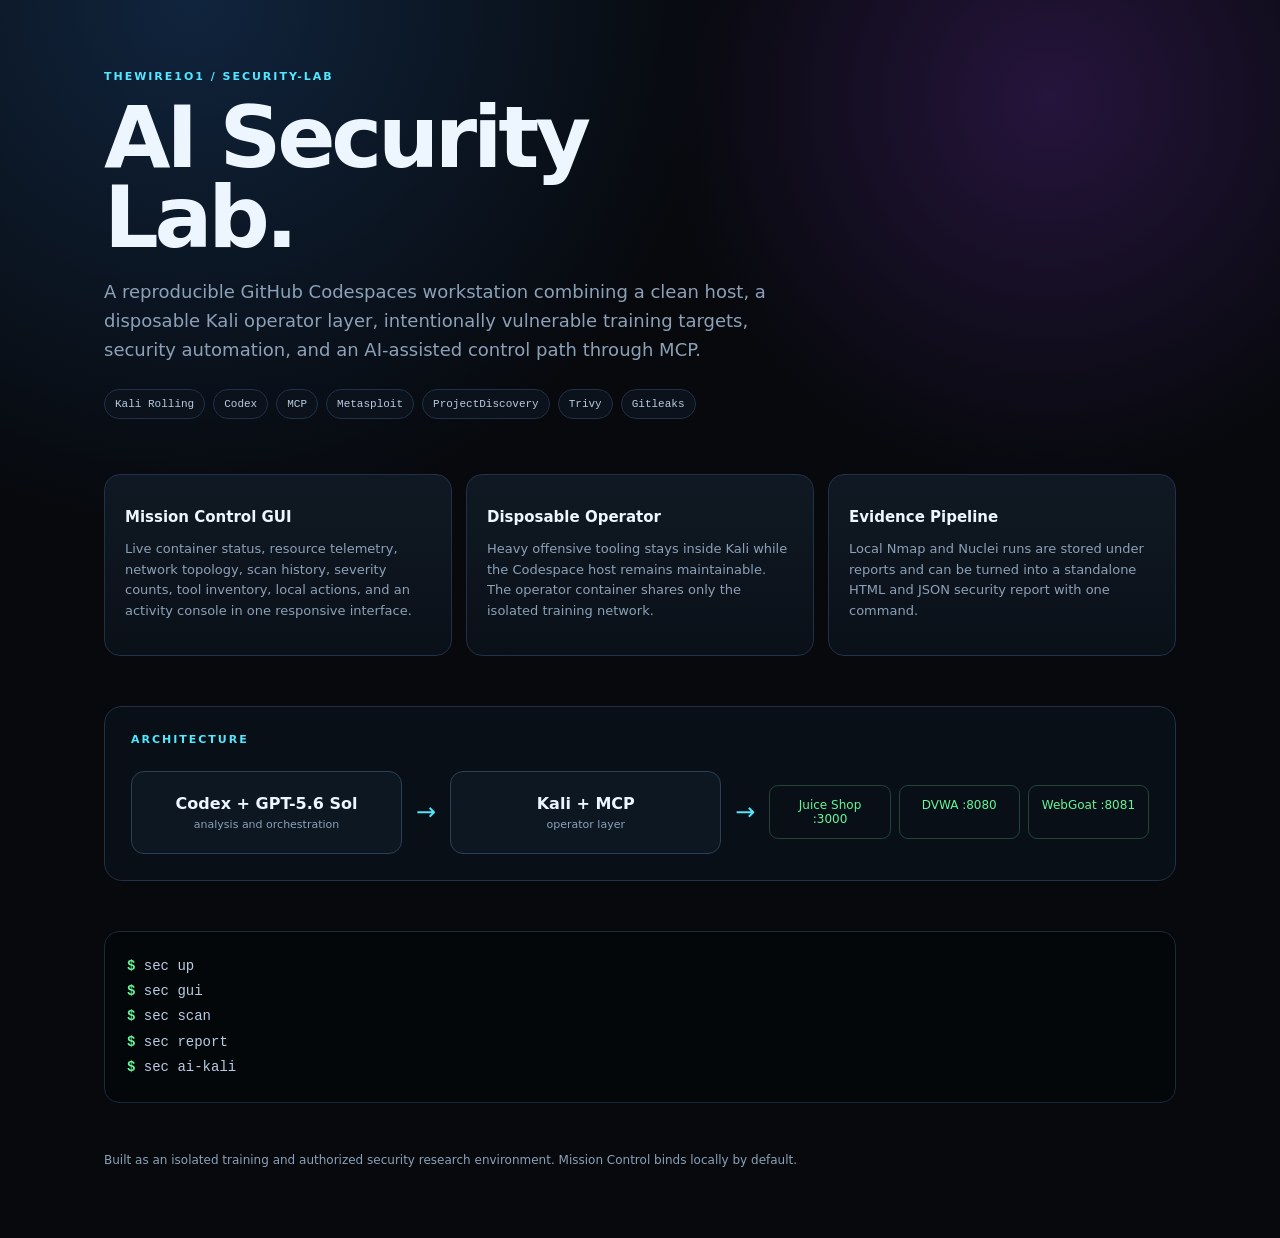
==== docs/index.html @ 367e70f5 "Add public lab showcase page" ====
<!doctype html>
<html lang="en"><head><meta charset="utf-8"><meta name="viewport" content="width=device-width,initial-scale=1"><title>AI Security Lab</title>
<style>:root{--bg:#07090d;--p:#0e151f;--l:#203149;--t:#edf6ff;--m:#8ca1b8;--c:#52e6ff;--g:#65f59a}*{box-sizing:border-box}body{margin:0;background:radial-gradient(circle at 15% 0,#10243d 0,transparent 32%),radial-gradient(circle at 82% 8%,#25143c 0,transparent 25%),var(--bg);color:var(--t);font-family:Inter,system-ui,sans-serif}main{max-width:1120px;margin:auto;padding:70px 24px}.tag{color:var(--c);font-size:11px;font-weight:900;letter-spacing:.18em}.hero h1{font-size:clamp(42px,8vw,86px);line-height:.93;margin:15px 0 20px;letter-spacing:-.05em}.hero p{max-width:720px;color:var(--m);font-size:18px;line-height:1.6}.chips{display:flex;flex-wrap:wrap;gap:8px;margin:25px 0 55px}.chip{border:1px solid var(--l);background:#0b121b;padding:8px 10px;border-radius:999px;font:11px ui-monospace,monospace;color:#b8cbe0}.grid{display:grid;grid-template-columns:repeat(3,1fr);gap:14px}.card{border:1px solid var(--l);background:linear-gradient(180deg,#101923,#0a1018);border-radius:16px;padding:20px;min-height:170px}.card h2{font-size:15px}.card p{color:var(--m);line-height:1.6;font-size:13px}.architecture{margin-top:50px;border:1px solid var(--l);background:#090f16;border-radius:18px;padding:26px}.flow{display:grid;grid-template-columns:1fr auto 1fr auto 1.4fr;align-items:center;gap:14px;margin-top:25px}.node{border:1px solid #2a4058;border-radius:13px;padding:22px;text-align:center;background:#0d1722}.node b{display:block}.node span{display:block;color:var(--m);font-size:11px;margin-top:5px}.arrow{color:var(--c);font-size:24px}.targets{display:grid;grid-template-columns:repeat(3,1fr);gap:8px}.target{padding:12px;border:1px solid #254338;border-radius:9px;color:var(--g);font-size:12px;text-align:center}.cmd{margin-top:50px;background:#04070a;border:1px solid #1a293b;border-radius:15px;padding:22px;font:14px/1.8 ui-monospace,monospace;color:#b8cbe0}.cmd b{color:var(--g)}footer{margin-top:50px;color:var(--m);font-size:12px}@media(max-width:800px){.grid{grid-template-columns:1fr}.flow{grid-template-columns:1fr}.arrow{transform:rotate(90deg);text-align:center}.targets{grid-template-columns:1fr}}</style></head>
<body><main><section class="hero"><div class="tag">THEWIRE1O1 / SECURITY-LAB</div><h1>AI Security<br>Lab.</h1><p>A reproducible GitHub Codespaces workstation combining a clean host, a disposable Kali operator layer, intentionally vulnerable training targets, security automation, and an AI-assisted control path through MCP.</p><div class="chips"><span class="chip">Kali Rolling</span><span class="chip">Codex</span><span class="chip">MCP</span><span class="chip">Metasploit</span><span class="chip">ProjectDiscovery</span><span class="chip">Trivy</span><span class="chip">Gitleaks</span></div></section>
<section class="grid"><div class="card"><h2>Mission Control GUI</h2><p>Live container status, resource telemetry, network topology, scan history, severity counts, tool inventory, local actions, and an activity console in one responsive interface.</p></div><div class="card"><h2>Disposable Operator</h2><p>Heavy offensive tooling stays inside Kali while the Codespace host remains maintainable. The operator container shares only the isolated training network.</p></div><div class="card"><h2>Evidence Pipeline</h2><p>Local Nmap and Nuclei runs are stored under reports and can be turned into a standalone HTML and JSON security report with one command.</p></div></section>
<section class="architecture"><div class="tag">ARCHITECTURE</div><div class="flow"><div class="node"><b>Codex + GPT-5.6 Sol</b><span>analysis and orchestration</span></div><div class="arrow">→</div><div class="node"><b>Kali + MCP</b><span>operator layer</span></div><div class="arrow">→</div><div class="targets"><div class="target">Juice Shop :3000</div><div class="target">DVWA :8080</div><div class="target">WebGoat :8081</div></div></div></section>
<div class="cmd"><b>$</b> sec up<br><b>$</b> sec gui<br><b>$</b> sec scan<br><b>$</b> sec report<br><b>$</b> sec ai-kali</div>
<footer>Built as an isolated training and authorized security research environment. Mission Control binds locally by default.</footer></main></body></html>
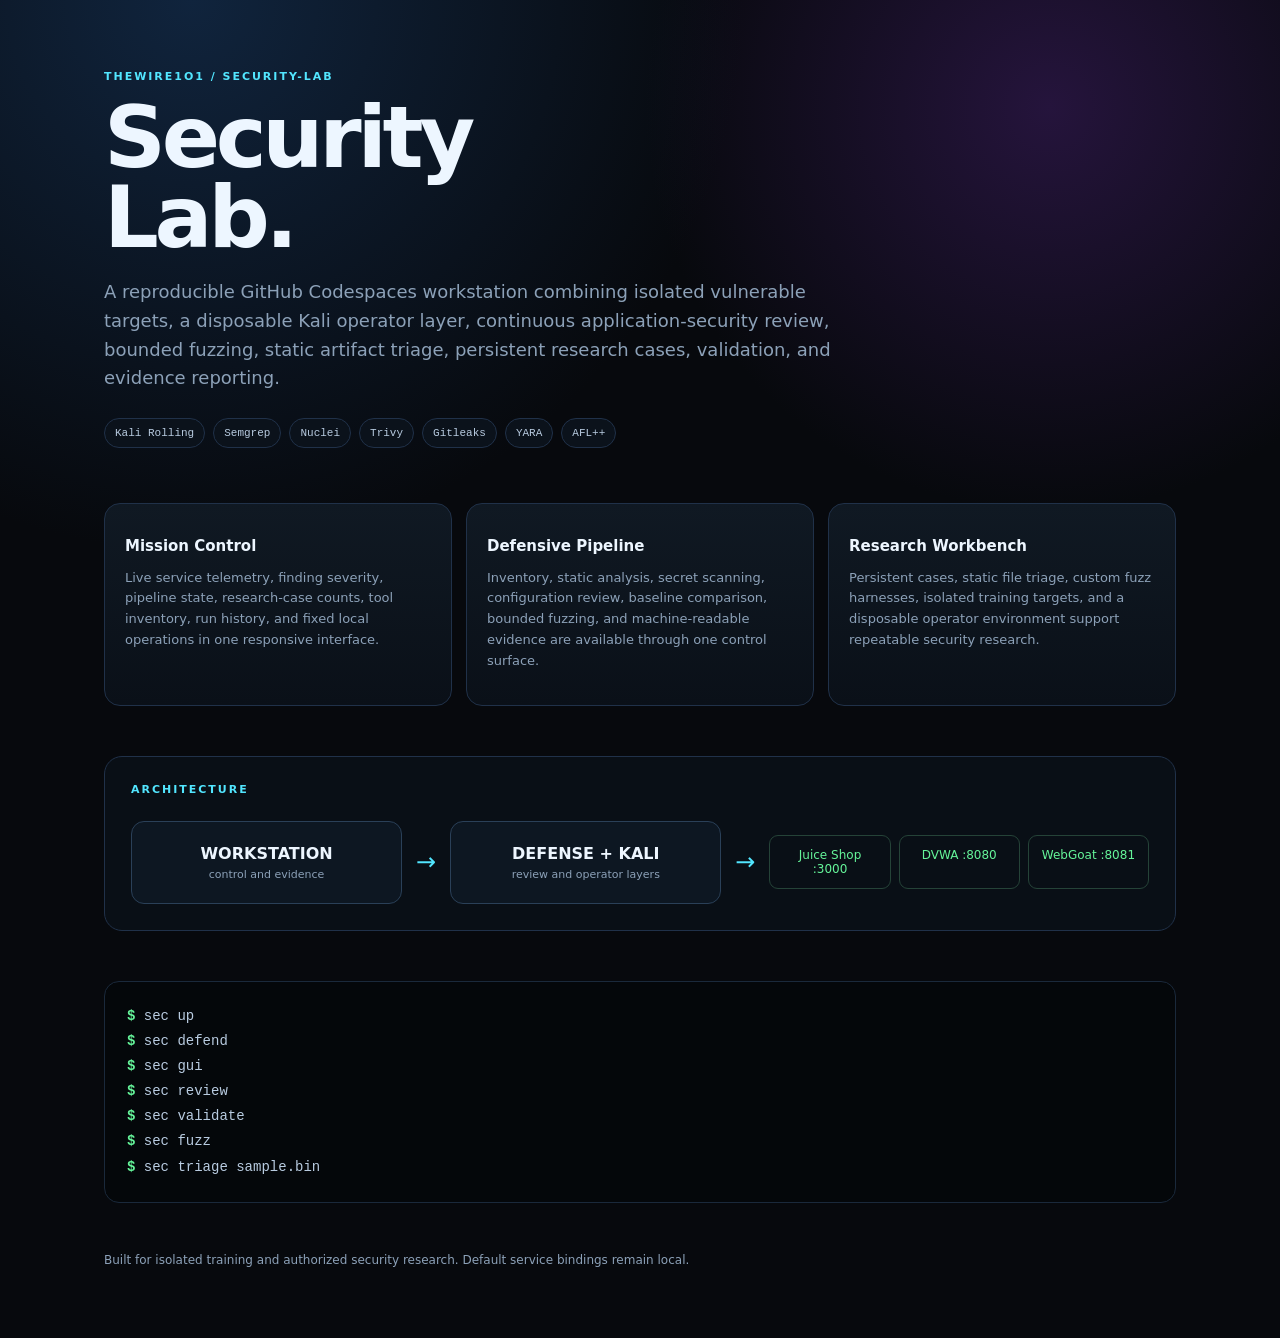
==== commit 1d649891: "Update public security lab showcase" ====
--- a/docs/index.html
+++ b/docs/index.html
@@ -1,8 +1,36 @@
 <!doctype html>
-<html lang="en"><head><meta charset="utf-8"><meta name="viewport" content="width=device-width,initial-scale=1"><title>AI Security Lab</title>
-<style>:root{--bg:#07090d;--p:#0e151f;--l:#203149;--t:#edf6ff;--m:#8ca1b8;--c:#52e6ff;--g:#65f59a}*{box-sizing:border-box}body{margin:0;background:radial-gradient(circle at 15% 0,#10243d 0,transparent 32%),radial-gradient(circle at 82% 8%,#25143c 0,transparent 25%),var(--bg);color:var(--t);font-family:Inter,system-ui,sans-serif}main{max-width:1120px;margin:auto;padding:70px 24px}.tag{color:var(--c);font-size:11px;font-weight:900;letter-spacing:.18em}.hero h1{font-size:clamp(42px,8vw,86px);line-height:.93;margin:15px 0 20px;letter-spacing:-.05em}.hero p{max-width:720px;color:var(--m);font-size:18px;line-height:1.6}.chips{display:flex;flex-wrap:wrap;gap:8px;margin:25px 0 55px}.chip{border:1px solid var(--l);background:#0b121b;padding:8px 10px;border-radius:999px;font:11px ui-monospace,monospace;color:#b8cbe0}.grid{display:grid;grid-template-columns:repeat(3,1fr);gap:14px}.card{border:1px solid var(--l);background:linear-gradient(180deg,#101923,#0a1018);border-radius:16px;padding:20px;min-height:170px}.card h2{font-size:15px}.card p{color:var(--m);line-height:1.6;font-size:13px}.architecture{margin-top:50px;border:1px solid var(--l);background:#090f16;border-radius:18px;padding:26px}.flow{display:grid;grid-template-columns:1fr auto 1fr auto 1.4fr;align-items:center;gap:14px;margin-top:25px}.node{border:1px solid #2a4058;border-radius:13px;padding:22px;text-align:center;background:#0d1722}.node b{display:block}.node span{display:block;color:var(--m);font-size:11px;margin-top:5px}.arrow{color:var(--c);font-size:24px}.targets{display:grid;grid-template-columns:repeat(3,1fr);gap:8px}.target{padding:12px;border:1px solid #254338;border-radius:9px;color:var(--g);font-size:12px;text-align:center}.cmd{margin-top:50px;background:#04070a;border:1px solid #1a293b;border-radius:15px;padding:22px;font:14px/1.8 ui-monospace,monospace;color:#b8cbe0}.cmd b{color:var(--g)}footer{margin-top:50px;color:var(--m);font-size:12px}@media(max-width:800px){.grid{grid-template-columns:1fr}.flow{grid-template-columns:1fr}.arrow{transform:rotate(90deg);text-align:center}.targets{grid-template-columns:1fr}}</style></head>
-<body><main><section class="hero"><div class="tag">THEWIRE1O1 / SECURITY-LAB</div><h1>AI Security<br>Lab.</h1><p>A reproducible GitHub Codespaces workstation combining a clean host, a disposable Kali operator layer, intentionally vulnerable training targets, security automation, and an AI-assisted control path through MCP.</p><div class="chips"><span class="chip">Kali Rolling</span><span class="chip">Codex</span><span class="chip">MCP</span><span class="chip">Metasploit</span><span class="chip">ProjectDiscovery</span><span class="chip">Trivy</span><span class="chip">Gitleaks</span></div></section>
-<section class="grid"><div class="card"><h2>Mission Control GUI</h2><p>Live container status, resource telemetry, network topology, scan history, severity counts, tool inventory, local actions, and an activity console in one responsive interface.</p></div><div class="card"><h2>Disposable Operator</h2><p>Heavy offensive tooling stays inside Kali while the Codespace host remains maintainable. The operator container shares only the isolated training network.</p></div><div class="card"><h2>Evidence Pipeline</h2><p>Local Nmap and Nuclei runs are stored under reports and can be turned into a standalone HTML and JSON security report with one command.</p></div></section>
-<section class="architecture"><div class="tag">ARCHITECTURE</div><div class="flow"><div class="node"><b>Codex + GPT-5.6 Sol</b><span>analysis and orchestration</span></div><div class="arrow">→</div><div class="node"><b>Kali + MCP</b><span>operator layer</span></div><div class="arrow">→</div><div class="targets"><div class="target">Juice Shop :3000</div><div class="target">DVWA :8080</div><div class="target">WebGoat :8081</div></div></div></section>
-<div class="cmd"><b>$</b> sec up<br><b>$</b> sec gui<br><b>$</b> sec scan<br><b>$</b> sec report<br><b>$</b> sec ai-kali</div>
-<footer>Built as an isolated training and authorized security research environment. Mission Control binds locally by default.</footer></main></body></html>+<html lang="en">
+<head>
+<meta charset="utf-8">
+<meta name="viewport" content="width=device-width,initial-scale=1">
+<title>Security Lab</title>
+<style>:root{--bg:#07090d;--p:#0e151f;--l:#203149;--t:#edf6ff;--m:#8ca1b8;--c:#52e6ff;--g:#65f59a}*{box-sizing:border-box}body{margin:0;background:radial-gradient(circle at 15% 0,#10243d 0,transparent 32%),radial-gradient(circle at 82% 8%,#25143c 0,transparent 25%),var(--bg);color:var(--t);font-family:Inter,system-ui,sans-serif}main{max-width:1120px;margin:auto;padding:70px 24px}.tag{color:var(--c);font-size:11px;font-weight:900;letter-spacing:.18em}.hero h1{font-size:clamp(42px,8vw,86px);line-height:.93;margin:15px 0 20px;letter-spacing:-.05em}.hero p{max-width:760px;color:var(--m);font-size:18px;line-height:1.6}.chips{display:flex;flex-wrap:wrap;gap:8px;margin:25px 0 55px}.chip{border:1px solid var(--l);background:#0b121b;padding:8px 10px;border-radius:999px;font:11px ui-monospace,monospace;color:#b8cbe0}.grid{display:grid;grid-template-columns:repeat(3,1fr);gap:14px}.card{border:1px solid var(--l);background:linear-gradient(180deg,#101923,#0a1018);border-radius:16px;padding:20px;min-height:170px}.card h2{font-size:15px}.card p{color:var(--m);line-height:1.6;font-size:13px}.architecture{margin-top:50px;border:1px solid var(--l);background:#090f16;border-radius:18px;padding:26px}.flow{display:grid;grid-template-columns:1fr auto 1fr auto 1.4fr;align-items:center;gap:14px;margin-top:25px}.node{border:1px solid #2a4058;border-radius:13px;padding:22px;text-align:center;background:#0d1722}.node b{display:block}.node span{display:block;color:var(--m);font-size:11px;margin-top:5px}.arrow{color:var(--c);font-size:24px}.targets{display:grid;grid-template-columns:repeat(3,1fr);gap:8px}.target{padding:12px;border:1px solid #254338;border-radius:9px;color:var(--g);font-size:12px;text-align:center}.cmd{margin-top:50px;background:#04070a;border:1px solid #1a293b;border-radius:15px;padding:22px;font:14px/1.8 ui-monospace,monospace;color:#b8cbe0}.cmd b{color:var(--g)}footer{margin-top:50px;color:var(--m);font-size:12px}@media(max-width:800px){.grid{grid-template-columns:1fr}.flow{grid-template-columns:1fr}.arrow{transform:rotate(90deg);text-align:center}.targets{grid-template-columns:1fr}}</style>
+</head>
+<body>
+<main>
+<section class="hero">
+<div class="tag">THEWIRE1O1 / SECURITY-LAB</div>
+<h1>Security<br>Lab.</h1>
+<p>A reproducible GitHub Codespaces workstation combining isolated vulnerable targets, a disposable Kali operator layer, continuous application-security review, bounded fuzzing, static artifact triage, persistent research cases, validation, and evidence reporting.</p>
+<div class="chips"><span class="chip">Kali Rolling</span><span class="chip">Semgrep</span><span class="chip">Nuclei</span><span class="chip">Trivy</span><span class="chip">Gitleaks</span><span class="chip">YARA</span><span class="chip">AFL++</span></div>
+</section>
+<section class="grid">
+<div class="card"><h2>Mission Control</h2><p>Live service telemetry, finding severity, pipeline state, research-case counts, tool inventory, run history, and fixed local operations in one responsive interface.</p></div>
+<div class="card"><h2>Defensive Pipeline</h2><p>Inventory, static analysis, secret scanning, configuration review, baseline comparison, bounded fuzzing, and machine-readable evidence are available through one control surface.</p></div>
+<div class="card"><h2>Research Workbench</h2><p>Persistent cases, static file triage, custom fuzz harnesses, isolated training targets, and a disposable operator environment support repeatable security research.</p></div>
+</section>
+<section class="architecture">
+<div class="tag">ARCHITECTURE</div>
+<div class="flow">
+<div class="node"><b>WORKSTATION</b><span>control and evidence</span></div>
+<div class="arrow">→</div>
+<div class="node"><b>DEFENSE + KALI</b><span>review and operator layers</span></div>
+<div class="arrow">→</div>
+<div class="targets"><div class="target">Juice Shop :3000</div><div class="target">DVWA :8080</div><div class="target">WebGoat :8081</div></div>
+</div>
+</section>
+<div class="cmd"><b>$</b> sec up<br><b>$</b> sec defend<br><b>$</b> sec gui<br><b>$</b> sec review<br><b>$</b> sec validate<br><b>$</b> sec fuzz<br><b>$</b> sec triage sample.bin</div>
+<footer>Built for isolated training and authorized security research. Default service bindings remain local.</footer>
+</main>
+</body>
+</html>
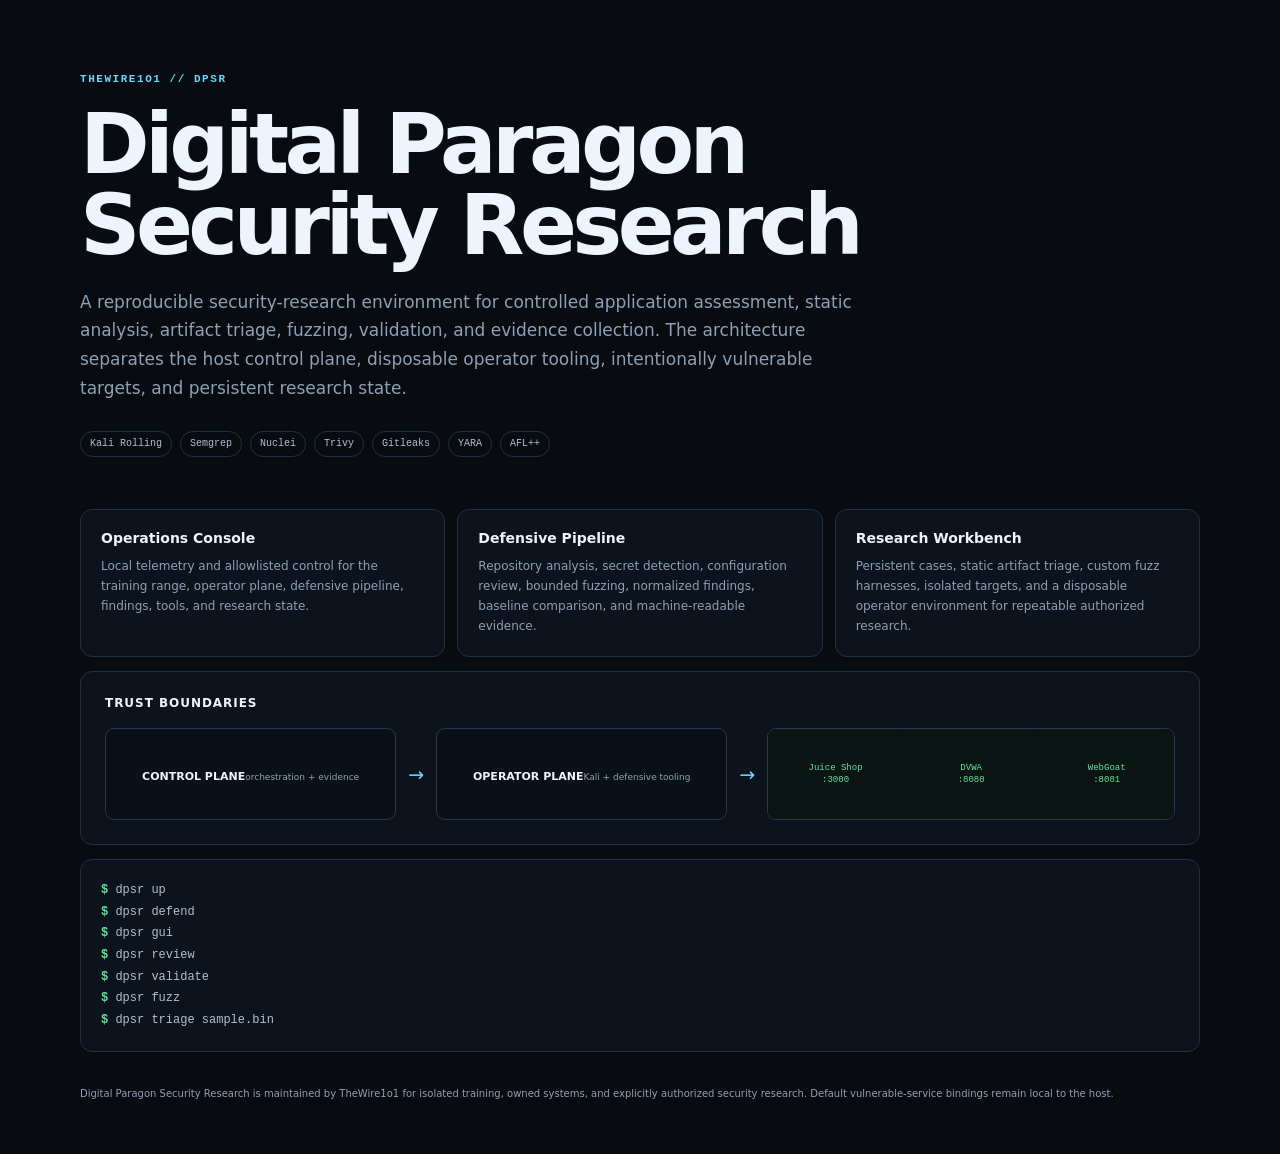
==== commit 87231180: "Rebrand public project page as DPSR" ====
--- a/docs/index.html
+++ b/docs/index.html
@@ -1,36 +1,218 @@
 <!doctype html>
 <html lang="en">
 <head>
-<meta charset="utf-8">
-<meta name="viewport" content="width=device-width,initial-scale=1">
-<title>Security Lab</title>
-<style>:root{--bg:#07090d;--p:#0e151f;--l:#203149;--t:#edf6ff;--m:#8ca1b8;--c:#52e6ff;--g:#65f59a}*{box-sizing:border-box}body{margin:0;background:radial-gradient(circle at 15% 0,#10243d 0,transparent 32%),radial-gradient(circle at 82% 8%,#25143c 0,transparent 25%),var(--bg);color:var(--t);font-family:Inter,system-ui,sans-serif}main{max-width:1120px;margin:auto;padding:70px 24px}.tag{color:var(--c);font-size:11px;font-weight:900;letter-spacing:.18em}.hero h1{font-size:clamp(42px,8vw,86px);line-height:.93;margin:15px 0 20px;letter-spacing:-.05em}.hero p{max-width:760px;color:var(--m);font-size:18px;line-height:1.6}.chips{display:flex;flex-wrap:wrap;gap:8px;margin:25px 0 55px}.chip{border:1px solid var(--l);background:#0b121b;padding:8px 10px;border-radius:999px;font:11px ui-monospace,monospace;color:#b8cbe0}.grid{display:grid;grid-template-columns:repeat(3,1fr);gap:14px}.card{border:1px solid var(--l);background:linear-gradient(180deg,#101923,#0a1018);border-radius:16px;padding:20px;min-height:170px}.card h2{font-size:15px}.card p{color:var(--m);line-height:1.6;font-size:13px}.architecture{margin-top:50px;border:1px solid var(--l);background:#090f16;border-radius:18px;padding:26px}.flow{display:grid;grid-template-columns:1fr auto 1fr auto 1.4fr;align-items:center;gap:14px;margin-top:25px}.node{border:1px solid #2a4058;border-radius:13px;padding:22px;text-align:center;background:#0d1722}.node b{display:block}.node span{display:block;color:var(--m);font-size:11px;margin-top:5px}.arrow{color:var(--c);font-size:24px}.targets{display:grid;grid-template-columns:repeat(3,1fr);gap:8px}.target{padding:12px;border:1px solid #254338;border-radius:9px;color:var(--g);font-size:12px;text-align:center}.cmd{margin-top:50px;background:#04070a;border:1px solid #1a293b;border-radius:15px;padding:22px;font:14px/1.8 ui-monospace,monospace;color:#b8cbe0}.cmd b{color:var(--g)}footer{margin-top:50px;color:var(--m);font-size:12px}@media(max-width:800px){.grid{grid-template-columns:1fr}.flow{grid-template-columns:1fr}.arrow{transform:rotate(90deg);text-align:center}.targets{grid-template-columns:1fr}}</style>
+  <meta charset="utf-8">
+  <meta name="viewport" content="width=device-width, initial-scale=1">
+  <title>Digital Paragon Security Research</title>
+  <style>
+    :root {
+      --bg: #080b10;
+      --panel: #0d131c;
+      --line: #223044;
+      --text: #edf4fb;
+      --muted: #8ea0b5;
+      --accent: #69d7ff;
+      --ok: #64e39b;
+    }
+
+    * { box-sizing: border-box; }
+
+    body {
+      margin: 0;
+      background: var(--bg);
+      color: var(--text);
+      font-family: Inter, ui-sans-serif, system-ui, -apple-system, BlinkMacSystemFont, "Segoe UI", sans-serif;
+    }
+
+    main {
+      width: min(1120px, calc(100% - 40px));
+      margin: 0 auto;
+      padding: 72px 0 52px;
+    }
+
+    .eyebrow {
+      color: var(--accent);
+      font: 800 11px/1.3 ui-monospace, SFMono-Regular, Menlo, monospace;
+      letter-spacing: .14em;
+    }
+
+    h1 {
+      max-width: 880px;
+      margin: 18px 0 22px;
+      font-size: clamp(44px, 8vw, 84px);
+      line-height: .96;
+      letter-spacing: -.055em;
+      font-weight: 680;
+    }
+
+    .lead {
+      max-width: 800px;
+      margin: 0;
+      color: var(--muted);
+      font-size: 17px;
+      line-height: 1.7;
+    }
+
+    .meta {
+      display: flex;
+      flex-wrap: wrap;
+      gap: 8px;
+      margin: 28px 0 52px;
+    }
+
+    .meta span {
+      padding: 7px 9px;
+      border: 1px solid var(--line);
+      border-radius: 999px;
+      color: #afc0d2;
+      font: 10px/1 ui-monospace, SFMono-Regular, Menlo, monospace;
+    }
+
+    .grid {
+      display: grid;
+      grid-template-columns: repeat(3, minmax(0, 1fr));
+      gap: 12px;
+    }
+
+    .card,
+    .architecture,
+    .commands {
+      border: 1px solid var(--line);
+      border-radius: 12px;
+      background: var(--panel);
+    }
+
+    .card { padding: 20px; }
+    .card h2 { margin: 0 0 11px; font-size: 14px; }
+    .card p { margin: 0; color: var(--muted); font-size: 12px; line-height: 1.65; }
+
+    .architecture {
+      margin-top: 14px;
+      padding: 24px;
+    }
+
+    .architecture h2 {
+      margin: 0 0 18px;
+      font-size: 12px;
+      letter-spacing: .08em;
+    }
+
+    .flow {
+      display: grid;
+      grid-template-columns: 1fr auto 1fr auto 1.4fr;
+      gap: 12px;
+      align-items: center;
+    }
+
+    .node,
+    .targets {
+      min-height: 92px;
+      border: 1px solid #26394e;
+      border-radius: 9px;
+      background: #0a1017;
+    }
+
+    .node {
+      display: grid;
+      place-items: center;
+      padding: 14px;
+      text-align: center;
+    }
+
+    .node b { font-size: 11px; }
+    .node span { margin-top: 5px; color: var(--muted); font-size: 9px; }
+    .arrow { color: var(--accent); font-size: 19px; }
+
+    .targets {
+      display: grid;
+      grid-template-columns: repeat(3, 1fr);
+      gap: 1px;
+      overflow: hidden;
+    }
+
+    .target {
+      display: grid;
+      place-items: center;
+      padding: 10px;
+      background: #0b1514;
+      color: var(--ok);
+      font: 9px/1.4 ui-monospace, SFMono-Regular, Menlo, monospace;
+      text-align: center;
+    }
+
+    .commands {
+      margin-top: 14px;
+      padding: 20px;
+      color: #afc0d2;
+      font: 12px/1.8 ui-monospace, SFMono-Regular, Menlo, monospace;
+    }
+
+    .commands b { color: var(--ok); }
+
+    footer {
+      margin-top: 34px;
+      color: var(--muted);
+      font-size: 10px;
+      line-height: 1.6;
+    }
+
+    @media (max-width: 800px) {
+      .grid, .flow { grid-template-columns: 1fr; }
+      .arrow { transform: rotate(90deg); text-align: center; }
+      .targets { grid-template-columns: 1fr; }
+    }
+  </style>
 </head>
 <body>
-<main>
-<section class="hero">
-<div class="tag">THEWIRE1O1 / SECURITY-LAB</div>
-<h1>Security<br>Lab.</h1>
-<p>A reproducible GitHub Codespaces workstation combining isolated vulnerable targets, a disposable Kali operator layer, continuous application-security review, bounded fuzzing, static artifact triage, persistent research cases, validation, and evidence reporting.</p>
-<div class="chips"><span class="chip">Kali Rolling</span><span class="chip">Semgrep</span><span class="chip">Nuclei</span><span class="chip">Trivy</span><span class="chip">Gitleaks</span><span class="chip">YARA</span><span class="chip">AFL++</span></div>
-</section>
-<section class="grid">
-<div class="card"><h2>Mission Control</h2><p>Live service telemetry, finding severity, pipeline state, research-case counts, tool inventory, run history, and fixed local operations in one responsive interface.</p></div>
-<div class="card"><h2>Defensive Pipeline</h2><p>Inventory, static analysis, secret scanning, configuration review, baseline comparison, bounded fuzzing, and machine-readable evidence are available through one control surface.</p></div>
-<div class="card"><h2>Research Workbench</h2><p>Persistent cases, static file triage, custom fuzz harnesses, isolated training targets, and a disposable operator environment support repeatable security research.</p></div>
-</section>
-<section class="architecture">
-<div class="tag">ARCHITECTURE</div>
-<div class="flow">
-<div class="node"><b>WORKSTATION</b><span>control and evidence</span></div>
-<div class="arrow">→</div>
-<div class="node"><b>DEFENSE + KALI</b><span>review and operator layers</span></div>
-<div class="arrow">→</div>
-<div class="targets"><div class="target">Juice Shop :3000</div><div class="target">DVWA :8080</div><div class="target">WebGoat :8081</div></div>
-</div>
-</section>
-<div class="cmd"><b>$</b> sec up<br><b>$</b> sec defend<br><b>$</b> sec gui<br><b>$</b> sec review<br><b>$</b> sec validate<br><b>$</b> sec fuzz<br><b>$</b> sec triage sample.bin</div>
-<footer>Built for isolated training and authorized security research. Default service bindings remain local.</footer>
-</main>
+  <main>
+    <section>
+      <div class="eyebrow">THEWIRE1O1 // DPSR</div>
+      <h1>Digital Paragon<br>Security Research</h1>
+      <p class="lead">A reproducible security-research environment for controlled application assessment, static analysis, artifact triage, fuzzing, validation, and evidence collection. The architecture separates the host control plane, disposable operator tooling, intentionally vulnerable targets, and persistent research state.</p>
+      <div class="meta">
+        <span>Kali Rolling</span>
+        <span>Semgrep</span>
+        <span>Nuclei</span>
+        <span>Trivy</span>
+        <span>Gitleaks</span>
+        <span>YARA</span>
+        <span>AFL++</span>
+      </div>
+    </section>
+
+    <section class="grid">
+      <article class="card">
+        <h2>Operations Console</h2>
+        <p>Local telemetry and allowlisted control for the training range, operator plane, defensive pipeline, findings, tools, and research state.</p>
+      </article>
+      <article class="card">
+        <h2>Defensive Pipeline</h2>
+        <p>Repository analysis, secret detection, configuration review, bounded fuzzing, normalized findings, baseline comparison, and machine-readable evidence.</p>
+      </article>
+      <article class="card">
+        <h2>Research Workbench</h2>
+        <p>Persistent cases, static artifact triage, custom fuzz harnesses, isolated targets, and a disposable operator environment for repeatable authorized research.</p>
+      </article>
+    </section>
+
+    <section class="architecture">
+      <h2>TRUST BOUNDARIES</h2>
+      <div class="flow">
+        <div class="node"><div><b>CONTROL PLANE</b><span>orchestration + evidence</span></div></div>
+        <div class="arrow">→</div>
+        <div class="node"><div><b>OPERATOR PLANE</b><span>Kali + defensive tooling</span></div></div>
+        <div class="arrow">→</div>
+        <div class="targets">
+          <div class="target">Juice Shop<br>:3000</div>
+          <div class="target">DVWA<br>:8080</div>
+          <div class="target">WebGoat<br>:8081</div>
+        </div>
+      </div>
+    </section>
+
+    <div class="commands"><b>$</b> dpsr up<br><b>$</b> dpsr defend<br><b>$</b> dpsr gui<br><b>$</b> dpsr review<br><b>$</b> dpsr validate<br><b>$</b> dpsr fuzz<br><b>$</b> dpsr triage sample.bin</div>
+
+    <footer>Digital Paragon Security Research is maintained by TheWire1o1 for isolated training, owned systems, and explicitly authorized security research. Default vulnerable-service bindings remain local to the host.</footer>
+  </main>
 </body>
 </html>
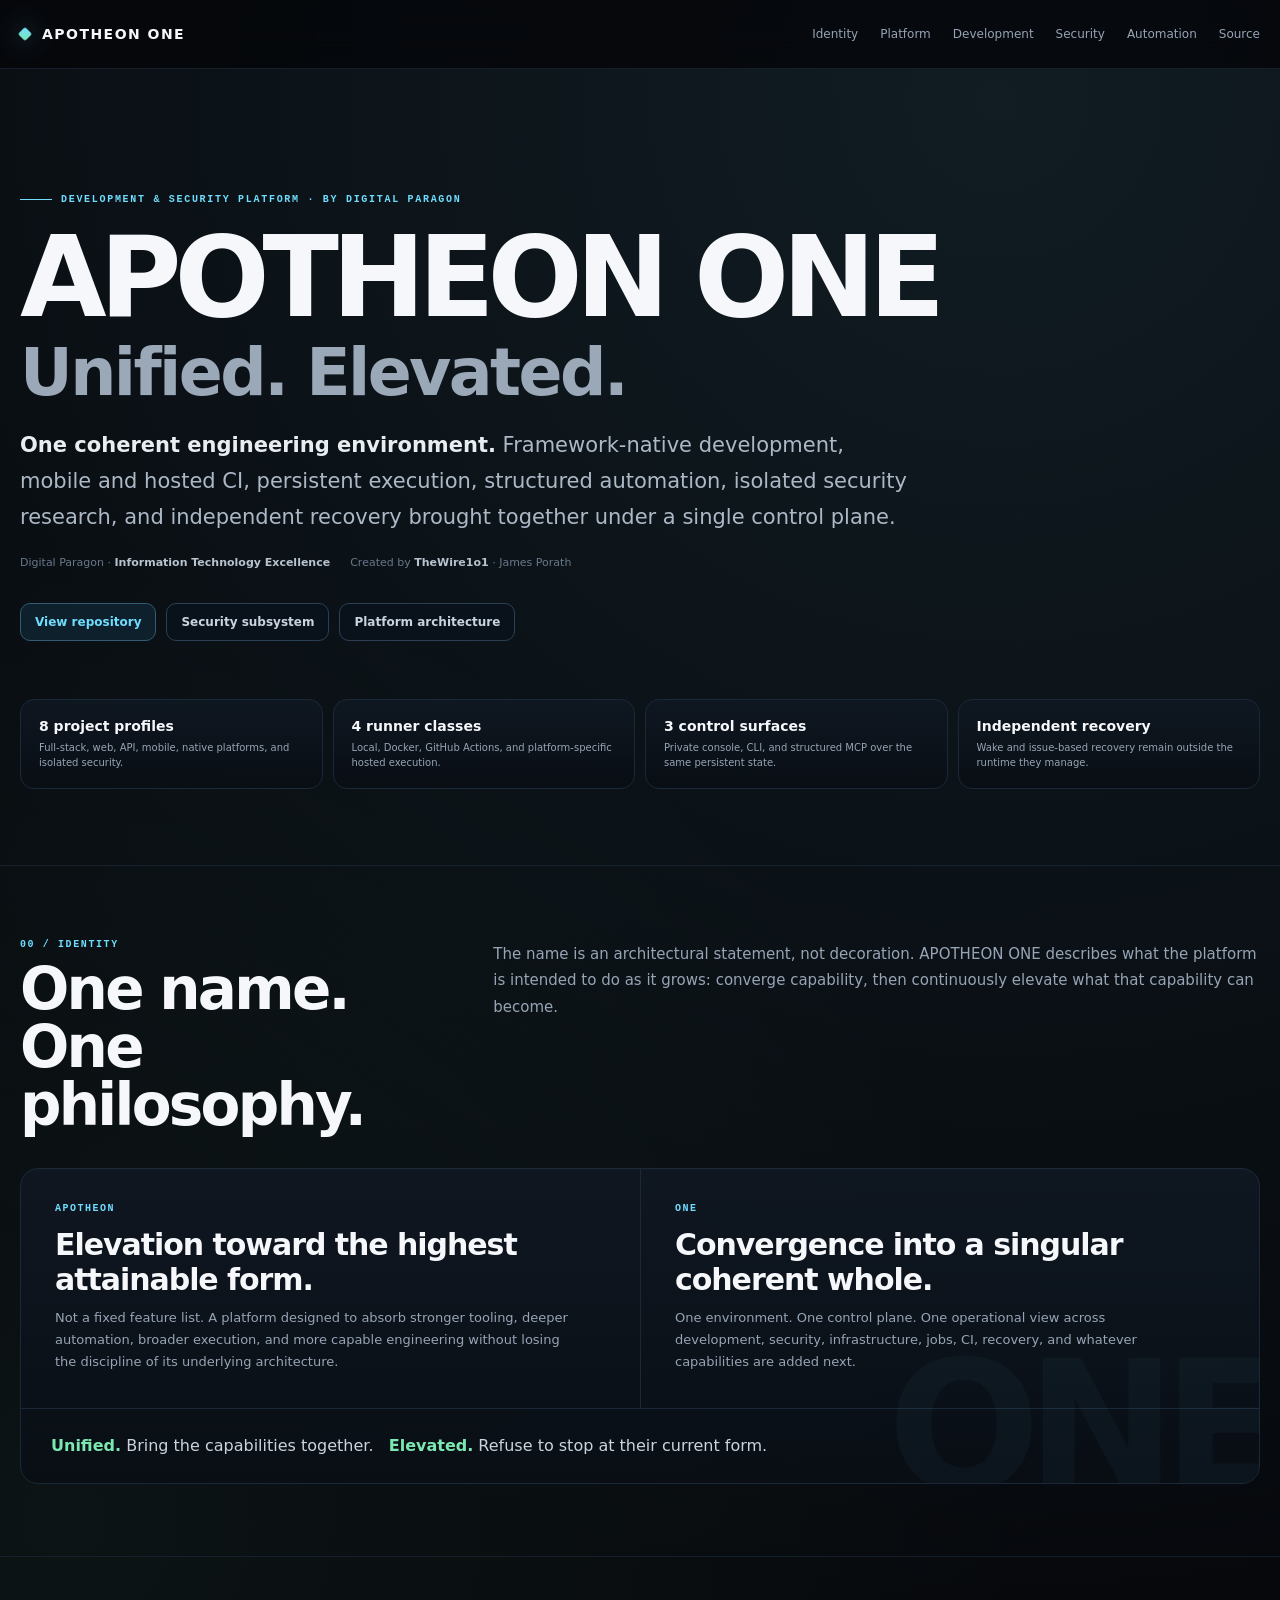
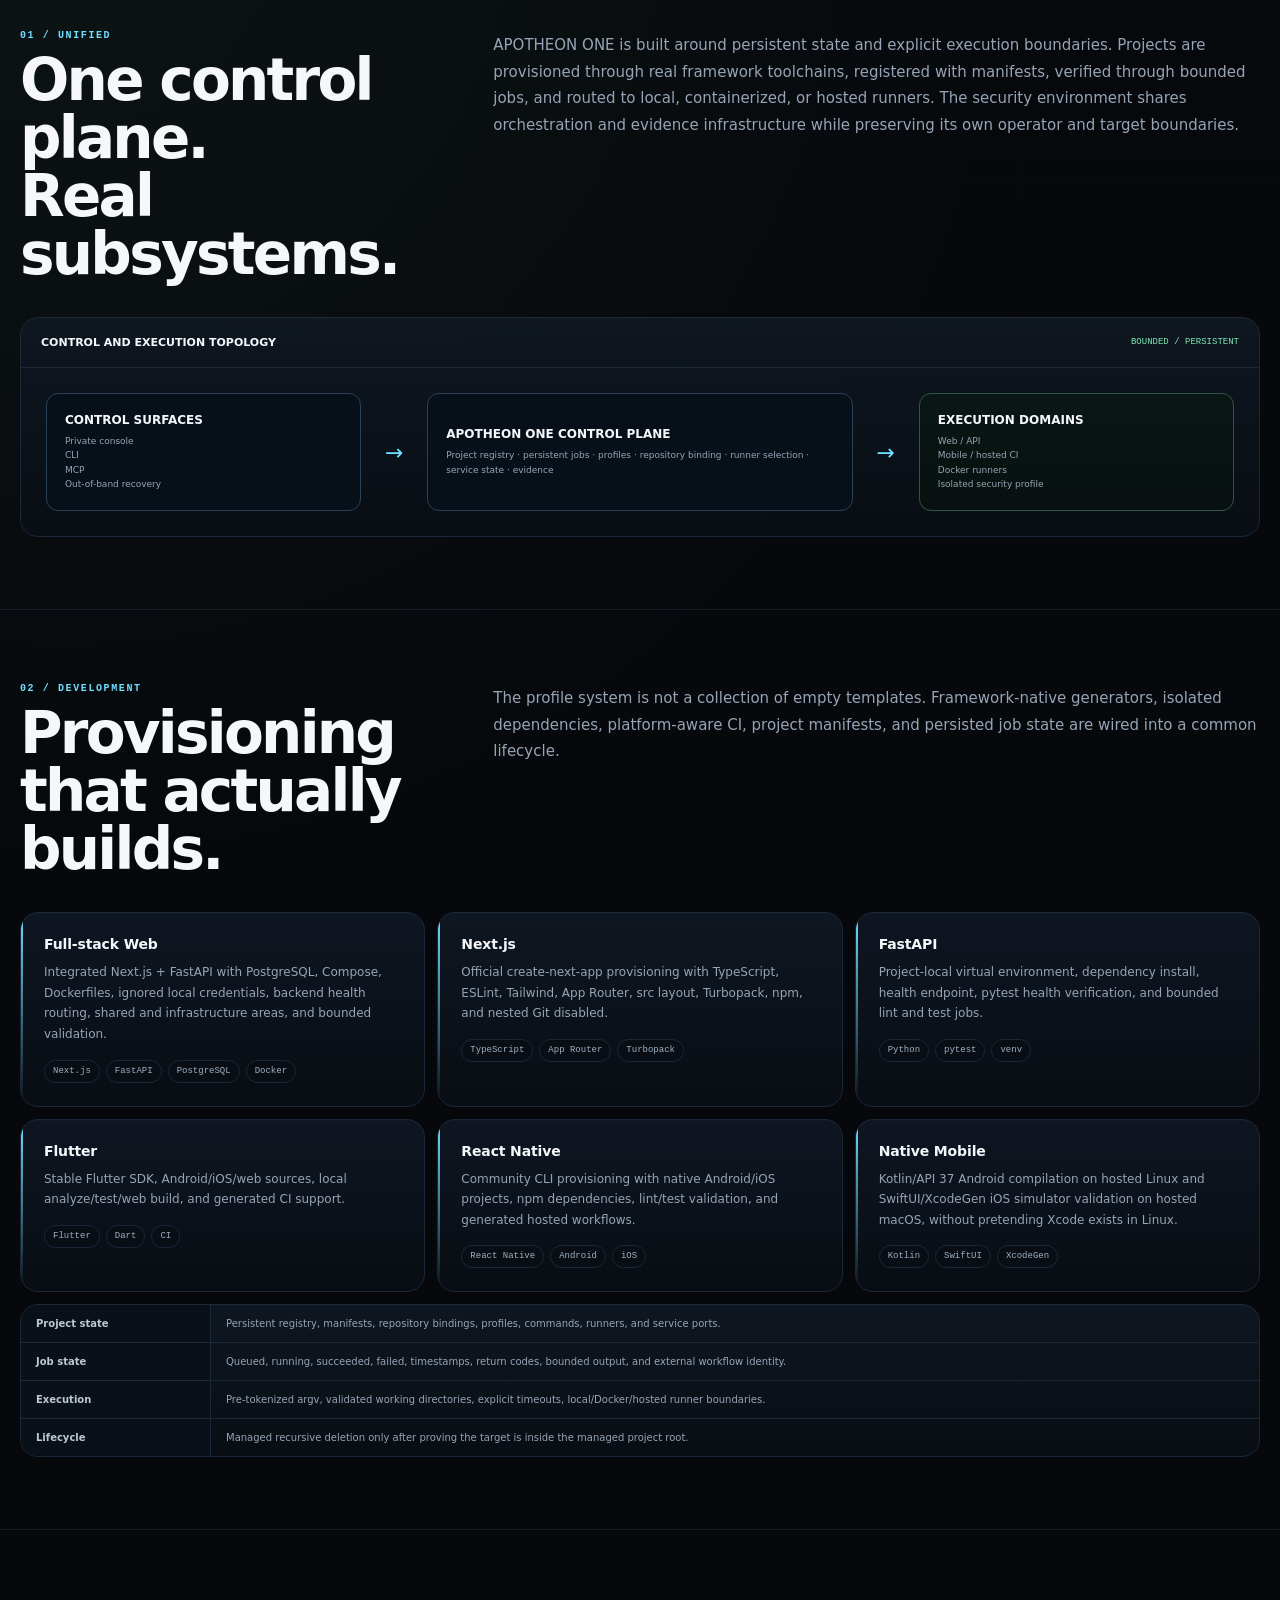
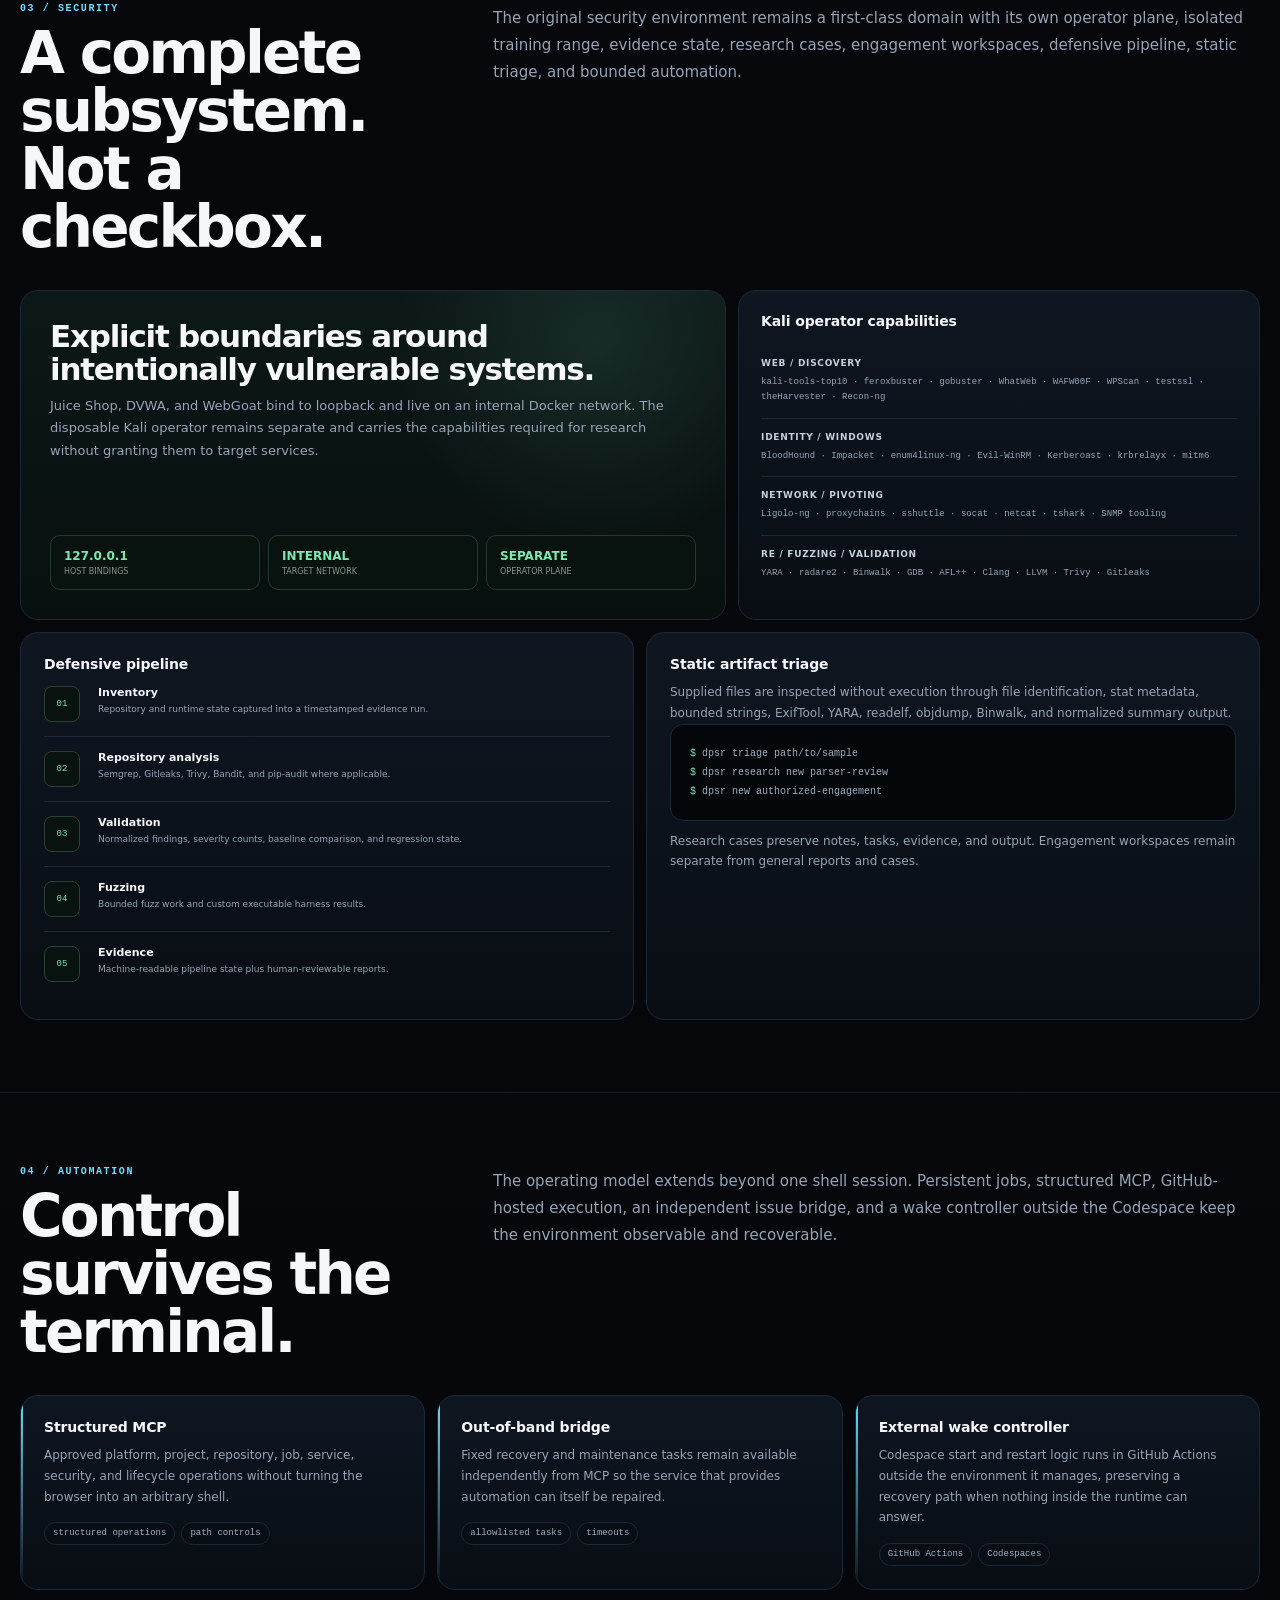
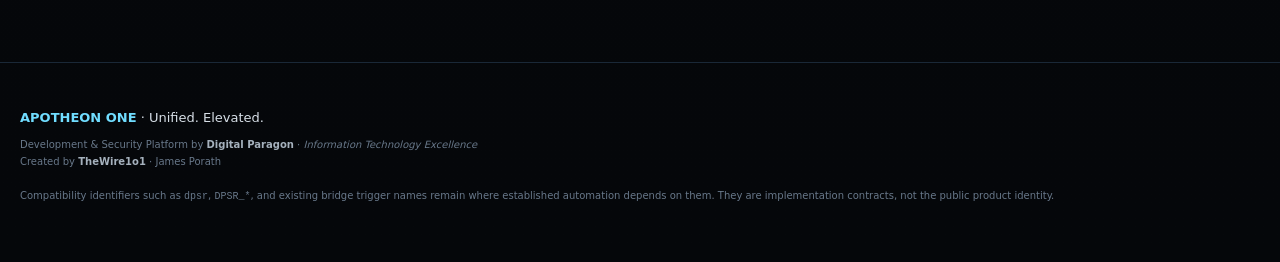
==== commit cac02bac: "Initial public release of APOTHEON ONE" ====
--- a/docs/index.html
+++ b/docs/index.html
@@ -3,216 +3,141 @@
 <head>
   <meta charset="utf-8">
   <meta name="viewport" content="width=device-width, initial-scale=1">
-  <title>Digital Paragon Security Research</title>
+  <meta name="color-scheme" content="dark">
+  <meta name="description" content="APOTHEON ONE by Digital Paragon is a unified development, automation, CI, mobile, and security research platform.">
+  <title>APOTHEON ONE — Unified. Elevated.</title>
   <style>
-    :root {
-      --bg: #080b10;
-      --panel: #0d131c;
-      --line: #223044;
-      --text: #edf4fb;
-      --muted: #8ea0b5;
-      --accent: #69d7ff;
-      --ok: #64e39b;
+    :root{
+      --bg:#05070a;--bg2:#080c12;--panel:#0b1119;--panel2:#0f1722;--line:#1a2837;--line2:#2b4055;
+      --text:#f5f7fa;--muted:#96a4b5;--soft:#68788a;--cyan:#70ddff;--green:#7be8b2;--amber:#e7c672;
+      --shadow:0 30px 100px rgba(0,0,0,.45);--radius:18px;--max:1240px;
     }
-
-    * { box-sizing: border-box; }
-
-    body {
-      margin: 0;
-      background: var(--bg);
-      color: var(--text);
-      font-family: Inter, ui-sans-serif, system-ui, -apple-system, BlinkMacSystemFont, "Segoe UI", sans-serif;
-    }
-
-    main {
-      width: min(1120px, calc(100% - 40px));
-      margin: 0 auto;
-      padding: 72px 0 52px;
-    }
-
-    .eyebrow {
-      color: var(--accent);
-      font: 800 11px/1.3 ui-monospace, SFMono-Regular, Menlo, monospace;
-      letter-spacing: .14em;
-    }
-
-    h1 {
-      max-width: 880px;
-      margin: 18px 0 22px;
-      font-size: clamp(44px, 8vw, 84px);
-      line-height: .96;
-      letter-spacing: -.055em;
-      font-weight: 680;
-    }
-
-    .lead {
-      max-width: 800px;
-      margin: 0;
-      color: var(--muted);
-      font-size: 17px;
-      line-height: 1.7;
-    }
-
-    .meta {
-      display: flex;
-      flex-wrap: wrap;
-      gap: 8px;
-      margin: 28px 0 52px;
-    }
-
-    .meta span {
-      padding: 7px 9px;
-      border: 1px solid var(--line);
-      border-radius: 999px;
-      color: #afc0d2;
-      font: 10px/1 ui-monospace, SFMono-Regular, Menlo, monospace;
-    }
-
-    .grid {
-      display: grid;
-      grid-template-columns: repeat(3, minmax(0, 1fr));
-      gap: 12px;
-    }
-
-    .card,
-    .architecture,
-    .commands {
-      border: 1px solid var(--line);
-      border-radius: 12px;
-      background: var(--panel);
-    }
-
-    .card { padding: 20px; }
-    .card h2 { margin: 0 0 11px; font-size: 14px; }
-    .card p { margin: 0; color: var(--muted); font-size: 12px; line-height: 1.65; }
-
-    .architecture {
-      margin-top: 14px;
-      padding: 24px;
-    }
-
-    .architecture h2 {
-      margin: 0 0 18px;
-      font-size: 12px;
-      letter-spacing: .08em;
-    }
-
-    .flow {
-      display: grid;
-      grid-template-columns: 1fr auto 1fr auto 1.4fr;
-      gap: 12px;
-      align-items: center;
-    }
-
-    .node,
-    .targets {
-      min-height: 92px;
-      border: 1px solid #26394e;
-      border-radius: 9px;
-      background: #0a1017;
-    }
-
-    .node {
-      display: grid;
-      place-items: center;
-      padding: 14px;
-      text-align: center;
-    }
-
-    .node b { font-size: 11px; }
-    .node span { margin-top: 5px; color: var(--muted); font-size: 9px; }
-    .arrow { color: var(--accent); font-size: 19px; }
-
-    .targets {
-      display: grid;
-      grid-template-columns: repeat(3, 1fr);
-      gap: 1px;
-      overflow: hidden;
-    }
-
-    .target {
-      display: grid;
-      place-items: center;
-      padding: 10px;
-      background: #0b1514;
-      color: var(--ok);
-      font: 9px/1.4 ui-monospace, SFMono-Regular, Menlo, monospace;
-      text-align: center;
-    }
-
-    .commands {
-      margin-top: 14px;
-      padding: 20px;
-      color: #afc0d2;
-      font: 12px/1.8 ui-monospace, SFMono-Regular, Menlo, monospace;
-    }
-
-    .commands b { color: var(--ok); }
-
-    footer {
-      margin-top: 34px;
-      color: var(--muted);
-      font-size: 10px;
-      line-height: 1.6;
-    }
-
-    @media (max-width: 800px) {
-      .grid, .flow { grid-template-columns: 1fr; }
-      .arrow { transform: rotate(90deg); text-align: center; }
-      .targets { grid-template-columns: 1fr; }
-    }
+    *{box-sizing:border-box}
+    html{scroll-behavior:smooth;background:var(--bg)}
+    body{margin:0;background:
+      radial-gradient(circle at 78% 2%,rgba(112,221,255,.09),transparent 30%),
+      radial-gradient(circle at 5% 30%,rgba(123,232,178,.05),transparent 26%),
+      linear-gradient(180deg,#07090d 0%,#05070a 100%);color:var(--text);font-family:Inter,ui-sans-serif,system-ui,-apple-system,BlinkMacSystemFont,"Segoe UI",sans-serif;-webkit-font-smoothing:antialiased}
+    a{color:inherit;text-decoration:none}.wrap{width:min(var(--max),calc(100% - 36px));margin:0 auto}
+    .nav{position:sticky;top:0;z-index:30;border-bottom:1px solid rgba(26,40,55,.76);background:rgba(5,7,10,.84);backdrop-filter:blur(18px)}
+    .nav-inner{height:68px;display:flex;align-items:center;justify-content:space-between;gap:28px}.mark{display:flex;align-items:center;gap:12px;font-weight:800;letter-spacing:.105em;font-size:14px}.mark i{width:10px;height:10px;border-radius:2px;transform:rotate(45deg);background:linear-gradient(135deg,var(--cyan),var(--green));box-shadow:0 0 24px rgba(112,221,255,.48)}
+    .nav-links{display:flex;gap:22px;color:var(--muted);font-size:12px}.nav-links a:hover{color:var(--text)}
+    .hero{padding:116px 0 76px}.eyebrow{display:inline-flex;align-items:center;gap:9px;color:var(--cyan);font:700 10px/1.2 ui-monospace,SFMono-Regular,Menlo,monospace;letter-spacing:.17em;text-transform:uppercase}.eyebrow:before{content:"";width:32px;height:1px;background:var(--cyan)}
+    .product{margin:22px 0 8px;font-size:clamp(52px,9vw,112px);font-weight:790;line-height:.88;letter-spacing:-.064em}.product span{display:block;color:#9aa8b8;font-size:.58em;letter-spacing:-.04em;margin-top:18px}
+    .lead{max-width:900px;margin:26px 0 0;color:#acb8c6;font-size:clamp(17px,2vw,21px);line-height:1.72}.lead strong{color:#e8edf2;font-weight:650}
+    .maker{display:flex;flex-wrap:wrap;gap:10px 20px;margin-top:20px;color:var(--soft);font-size:11px}.maker b{color:#b7c3cf}.hero-actions{display:flex;flex-wrap:wrap;gap:10px;margin-top:34px}.btn{padding:11px 14px;border:1px solid var(--line2);border-radius:10px;background:#09111a;color:#c8d4df;font-size:12px;font-weight:650}.btn.primary{border-color:#315c72;background:#0e202b;color:var(--cyan)}
+    .signal{display:grid;grid-template-columns:repeat(4,1fr);gap:10px;margin-top:58px}.signal div{padding:18px;border:1px solid var(--line);border-radius:14px;background:linear-gradient(180deg,rgba(15,23,34,.9),rgba(9,14,20,.93))}.signal b{display:block;font-size:14px}.signal span{display:block;margin-top:6px;color:var(--muted);font-size:10px;line-height:1.5}
+    section{padding:72px 0;border-top:1px solid rgba(26,40,55,.68)}.section-head{display:grid;grid-template-columns:.72fr 1.28fr;gap:42px;margin-bottom:34px}.kicker{color:var(--cyan);font:700 10px/1.3 ui-monospace,SFMono-Regular,Menlo,monospace;letter-spacing:.16em;text-transform:uppercase}.section-head h2{margin:9px 0 0;font-size:clamp(32px,5vw,58px);line-height:1;letter-spacing:-.047em}.section-head p{margin:3px 0 0;color:var(--muted);font-size:15px;line-height:1.78}
+    .grid{display:grid;gap:12px}.g2{grid-template-columns:repeat(2,1fr)}.g3{grid-template-columns:repeat(3,1fr)}.card{border:1px solid var(--line);border-radius:var(--radius);background:linear-gradient(180deg,rgba(15,23,34,.94),rgba(9,14,20,.96));box-shadow:0 1px 0 rgba(255,255,255,.015) inset}.card-pad{padding:23px}.card h3{margin:0;font-size:14px;letter-spacing:-.01em}.card p{margin:10px 0 0;color:var(--muted);font-size:12px;line-height:1.72}
+    .meaning{overflow:hidden;position:relative}.meaning:after{content:"ONE";position:absolute;right:-12px;bottom:-48px;color:rgba(112,221,255,.035);font-size:180px;font-weight:900;letter-spacing:-.08em;pointer-events:none}.meaning-grid{display:grid;grid-template-columns:1fr 1fr;gap:0}.meaning-block{padding:34px}.meaning-block+ .meaning-block{border-left:1px solid var(--line)}.meaning-word{color:var(--cyan);font:700 10px/1.2 ui-monospace,SFMono-Regular,Menlo,monospace;letter-spacing:.15em}.meaning-block h3{margin:12px 0 0;font-size:30px;letter-spacing:-.035em}.meaning-block p{max-width:520px;font-size:13px}.manifesto{padding:24px 30px;border-top:1px solid var(--line);font-size:16px;line-height:1.65;color:#cad4de}.manifesto b{color:var(--green)}
+    .architecture{overflow:hidden}.arch-head{padding:18px 20px;border-bottom:1px solid var(--line);display:flex;justify-content:space-between;gap:12px;align-items:center}.arch-head b{font-size:11px}.arch-head span{color:var(--green);font:9px/1 ui-monospace,SFMono-Regular,Menlo,monospace}.arch{padding:25px;display:grid;grid-template-columns:1fr 50px 1.35fr 50px 1fr;align-items:center;gap:8px}.node{min-height:118px;padding:18px;border:1px solid var(--line2);border-radius:12px;background:#071019;display:grid;align-content:center}.node strong{font-size:12px}.node small{display:block;margin-top:7px;color:var(--muted);font-size:9px;line-height:1.6}.arrow{text-align:center;color:var(--cyan);font-size:22px}.node.security{border-color:#315544;background:linear-gradient(180deg,#0a1715,#07100e)}
+    .profile{position:relative;overflow:hidden}.profile:before{content:"";position:absolute;inset:0 auto 0 0;width:2px;background:linear-gradient(var(--cyan),transparent)}.profile.security:before{background:linear-gradient(var(--green),transparent)}.tagrow{display:flex;flex-wrap:wrap;gap:6px;margin-top:15px}.tag{padding:6px 8px;border:1px solid var(--line);border-radius:999px;background:#080e14;color:#9fb0c2;font:9px/1 ui-monospace,SFMono-Regular,Menlo,monospace}
+    .specs{overflow:hidden}.spec{display:grid;grid-template-columns:190px 1fr;border-top:1px solid var(--line)}.spec:first-child{border-top:0}.spec b,.spec span{padding:13px 15px;font-size:10px}.spec b{color:#bcc9d5;border-right:1px solid var(--line);background:#091017}.spec span{color:var(--muted)}
+    .security-intro{display:grid;grid-template-columns:1.15fr .85fr;gap:12px}.security-hero{padding:29px;min-height:330px;display:flex;flex-direction:column;justify-content:space-between;background:radial-gradient(circle at 82% 16%,rgba(123,232,178,.1),transparent 32%),linear-gradient(180deg,#0c1718,#08100f)}.security-hero h3{font-size:31px;line-height:1.04;letter-spacing:-.04em}.security-hero p{max-width:680px;font-size:13px}.security-metrics{display:grid;grid-template-columns:repeat(3,1fr);gap:8px}.security-metrics div{padding:13px;border:1px solid #203a2f;border-radius:10px;background:#08130f}.security-metrics b{display:block;color:var(--green);font-size:12px}.security-metrics span{display:block;margin-top:4px;color:#82968a;font-size:8px}.toolbox{padding:22px}.toolbox h3{margin-bottom:16px}.toolgroup{padding:13px 0;border-top:1px solid var(--line)}.toolgroup:first-of-type{border-top:0}.toolgroup b{display:block;color:#c4d0db;font-size:9px;text-transform:uppercase;letter-spacing:.08em}.toolgroup p{margin-top:7px;font-family:ui-monospace,SFMono-Regular,Menlo,monospace;font-size:9px;line-height:1.62}
+    .pipeline{counter-reset:stage}.stage{display:grid;grid-template-columns:42px 1fr;gap:12px;align-items:start;padding:14px 0;border-top:1px solid var(--line)}.stage:first-child{border-top:0}.stage:before{counter-increment:stage;content:counter(stage,decimal-leading-zero);display:grid;place-items:center;width:34px;height:34px;border:1px solid #294132;border-radius:8px;color:var(--green);font:9px/1 ui-monospace,SFMono-Regular,Menlo,monospace;background:#08120e}.stage b{display:block;font-size:11px}.stage span{display:block;margin-top:4px;color:var(--muted);font-size:9px;line-height:1.55}.command{padding:19px;border:1px solid var(--line);border-radius:13px;background:#04070a;color:#9eafc1;font:10px/1.9 ui-monospace,SFMono-Regular,Menlo,monospace;overflow:auto}.command i{font-style:normal;color:var(--green)}
+    .footer{padding:44px 0 58px;border-top:1px solid var(--line);color:var(--soft);font-size:10px;line-height:1.7}.footer strong{color:#a5b1bd}.footer .brandfoot{font-size:13px;color:#d7dfe7;margin-bottom:7px}.footer .brandfoot b{color:var(--cyan)}
+    @media(max-width:900px){.nav-links{display:none}.signal,.g3{grid-template-columns:repeat(2,1fr)}.section-head,.security-intro{grid-template-columns:1fr}.arch{grid-template-columns:1fr}.arrow{transform:rotate(90deg)}.g2{grid-template-columns:1fr}.meaning-grid{grid-template-columns:1fr}.meaning-block+ .meaning-block{border-left:0;border-top:1px solid var(--line)}}
+    @media(max-width:580px){.wrap{width:min(100% - 24px,var(--max))}.hero{padding-top:82px}.signal,.g3,.security-metrics{grid-template-columns:1fr}.section-head{gap:18px}.spec{grid-template-columns:125px 1fr}.nav-inner{height:58px}.maker{display:grid}.meaning:after{font-size:110px}}
   </style>
 </head>
 <body>
-  <main>
-    <section>
-      <div class="eyebrow">THEWIRE1O1 // DPSR</div>
-      <h1>Digital Paragon<br>Security Research</h1>
-      <p class="lead">A reproducible security-research environment for controlled application assessment, static analysis, artifact triage, fuzzing, validation, and evidence collection. The architecture separates the host control plane, disposable operator tooling, intentionally vulnerable targets, and persistent research state.</p>
-      <div class="meta">
-        <span>Kali Rolling</span>
-        <span>Semgrep</span>
-        <span>Nuclei</span>
-        <span>Trivy</span>
-        <span>Gitleaks</span>
-        <span>YARA</span>
-        <span>AFL++</span>
+  <nav class="nav">
+    <div class="wrap nav-inner">
+      <a class="mark" href="#top"><i></i>APOTHEON ONE</a>
+      <div class="nav-links"><a href="#meaning">Identity</a><a href="#platform">Platform</a><a href="#development">Development</a><a href="#security">Security</a><a href="#automation">Automation</a><a href="https://github.com/thewire1o1/Security-Lab">Source</a></div>
+    </div>
+  </nav>
+
+  <main id="top">
+    <header class="hero wrap">
+      <div class="eyebrow">Development &amp; Security Platform · by Digital Paragon</div>
+      <h1 class="product">APOTHEON ONE<span>Unified. Elevated.</span></h1>
+      <p class="lead"><strong>One coherent engineering environment.</strong> Framework-native development, mobile and hosted CI, persistent execution, structured automation, isolated security research, and independent recovery brought together under a single control plane.</p>
+      <div class="maker"><span>Digital Paragon · <b>Information Technology Excellence</b></span><span>Created by <b>TheWire1o1</b> · James Porath</span></div>
+      <div class="hero-actions"><a class="btn primary" href="https://github.com/thewire1o1/Security-Lab">View repository</a><a class="btn" href="SECURITY-RESEARCH.md">Security subsystem</a><a class="btn" href="PLATFORM.md">Platform architecture</a></div>
+      <div class="signal">
+        <div><b>8 project profiles</b><span>Full-stack, web, API, mobile, native platforms, and isolated security.</span></div>
+        <div><b>4 runner classes</b><span>Local, Docker, GitHub Actions, and platform-specific hosted execution.</span></div>
+        <div><b>3 control surfaces</b><span>Private console, CLI, and structured MCP over the same persistent state.</span></div>
+        <div><b>Independent recovery</b><span>Wake and issue-based recovery remain outside the runtime they manage.</span></div>
       </div>
-    </section>
+    </header>
 
-    <section class="grid">
-      <article class="card">
-        <h2>Operations Console</h2>
-        <p>Local telemetry and allowlisted control for the training range, operator plane, defensive pipeline, findings, tools, and research state.</p>
-      </article>
-      <article class="card">
-        <h2>Defensive Pipeline</h2>
-        <p>Repository analysis, secret detection, configuration review, bounded fuzzing, normalized findings, baseline comparison, and machine-readable evidence.</p>
-      </article>
-      <article class="card">
-        <h2>Research Workbench</h2>
-        <p>Persistent cases, static artifact triage, custom fuzz harnesses, isolated targets, and a disposable operator environment for repeatable authorized research.</p>
-      </article>
-    </section>
-
-    <section class="architecture">
-      <h2>TRUST BOUNDARIES</h2>
-      <div class="flow">
-        <div class="node"><div><b>CONTROL PLANE</b><span>orchestration + evidence</span></div></div>
-        <div class="arrow">→</div>
-        <div class="node"><div><b>OPERATOR PLANE</b><span>Kali + defensive tooling</span></div></div>
-        <div class="arrow">→</div>
-        <div class="targets">
-          <div class="target">Juice Shop<br>:3000</div>
-          <div class="target">DVWA<br>:8080</div>
-          <div class="target">WebGoat<br>:8081</div>
+    <section id="meaning">
+      <div class="wrap">
+        <div class="section-head"><div><div class="kicker">00 / Identity</div><h2>One name.<br>One philosophy.</h2></div><p>The name is an architectural statement, not decoration. APOTHEON ONE describes what the platform is intended to do as it grows: converge capability, then continuously elevate what that capability can become.</p></div>
+        <div class="card meaning">
+          <div class="meaning-grid">
+            <div class="meaning-block"><div class="meaning-word">APOTHEON</div><h3>Elevation toward the highest attainable form.</h3><p>Not a fixed feature list. A platform designed to absorb stronger tooling, deeper automation, broader execution, and more capable engineering without losing the discipline of its underlying architecture.</p></div>
+            <div class="meaning-block"><div class="meaning-word">ONE</div><h3>Convergence into a singular coherent whole.</h3><p>One environment. One control plane. One operational view across development, security, infrastructure, jobs, CI, recovery, and whatever capabilities are added next.</p></div>
+          </div>
+          <div class="manifesto"><b>Unified.</b> Bring the capabilities together. &nbsp; <b>Elevated.</b> Refuse to stop at their current form.</div>
         </div>
       </div>
     </section>
 
-    <div class="commands"><b>$</b> dpsr up<br><b>$</b> dpsr defend<br><b>$</b> dpsr gui<br><b>$</b> dpsr review<br><b>$</b> dpsr validate<br><b>$</b> dpsr fuzz<br><b>$</b> dpsr triage sample.bin</div>
+    <section id="platform">
+      <div class="wrap">
+        <div class="section-head"><div><div class="kicker">01 / Unified</div><h2>One control plane.<br>Real subsystems.</h2></div><p>APOTHEON ONE is built around persistent state and explicit execution boundaries. Projects are provisioned through real framework toolchains, registered with manifests, verified through bounded jobs, and routed to local, containerized, or hosted runners. The security environment shares orchestration and evidence infrastructure while preserving its own operator and target boundaries.</p></div>
+        <div class="card architecture">
+          <div class="arch-head"><b>CONTROL AND EXECUTION TOPOLOGY</b><span>BOUNDED / PERSISTENT</span></div>
+          <div class="arch">
+            <div class="node"><strong>CONTROL SURFACES</strong><small>Private console<br>CLI<br>MCP<br>Out-of-band recovery</small></div><div class="arrow">→</div>
+            <div class="node"><strong>APOTHEON ONE CONTROL PLANE</strong><small>Project registry · persistent jobs · profiles · repository binding · runner selection · service state · evidence</small></div><div class="arrow">→</div>
+            <div class="node security"><strong>EXECUTION DOMAINS</strong><small>Web / API<br>Mobile / hosted CI<br>Docker runners<br>Isolated security profile</small></div>
+          </div>
+        </div>
+      </div>
+    </section>
 
-    <footer>Digital Paragon Security Research is maintained by TheWire1o1 for isolated training, owned systems, and explicitly authorized security research. Default vulnerable-service bindings remain local to the host.</footer>
+    <section id="development">
+      <div class="wrap">
+        <div class="section-head"><div><div class="kicker">02 / Development</div><h2>Provisioning that actually builds.</h2></div><p>The profile system is not a collection of empty templates. Framework-native generators, isolated dependencies, platform-aware CI, project manifests, and persisted job state are wired into a common lifecycle.</p></div>
+        <div class="grid g3">
+          <article class="card card-pad profile"><h3>Full-stack Web</h3><p>Integrated Next.js + FastAPI with PostgreSQL, Compose, Dockerfiles, ignored local credentials, backend health routing, shared and infrastructure areas, and bounded validation.</p><div class="tagrow"><span class="tag">Next.js</span><span class="tag">FastAPI</span><span class="tag">PostgreSQL</span><span class="tag">Docker</span></div></article>
+          <article class="card card-pad profile"><h3>Next.js</h3><p>Official create-next-app provisioning with TypeScript, ESLint, Tailwind, App Router, src layout, Turbopack, npm, and nested Git disabled.</p><div class="tagrow"><span class="tag">TypeScript</span><span class="tag">App Router</span><span class="tag">Turbopack</span></div></article>
+          <article class="card card-pad profile"><h3>FastAPI</h3><p>Project-local virtual environment, dependency install, health endpoint, pytest health verification, and bounded lint and test jobs.</p><div class="tagrow"><span class="tag">Python</span><span class="tag">pytest</span><span class="tag">venv</span></div></article>
+          <article class="card card-pad profile"><h3>Flutter</h3><p>Stable Flutter SDK, Android/iOS/web sources, local analyze/test/web build, and generated CI support.</p><div class="tagrow"><span class="tag">Flutter</span><span class="tag">Dart</span><span class="tag">CI</span></div></article>
+          <article class="card card-pad profile"><h3>React Native</h3><p>Community CLI provisioning with native Android/iOS projects, npm dependencies, lint/test validation, and generated hosted workflows.</p><div class="tagrow"><span class="tag">React Native</span><span class="tag">Android</span><span class="tag">iOS</span></div></article>
+          <article class="card card-pad profile"><h3>Native Mobile</h3><p>Kotlin/API 37 Android compilation on hosted Linux and SwiftUI/XcodeGen iOS simulator validation on hosted macOS, without pretending Xcode exists in Linux.</p><div class="tagrow"><span class="tag">Kotlin</span><span class="tag">SwiftUI</span><span class="tag">XcodeGen</span></div></article>
+        </div>
+        <div class="card specs" style="margin-top:12px">
+          <div class="spec"><b>Project state</b><span>Persistent registry, manifests, repository bindings, profiles, commands, runners, and service ports.</span></div>
+          <div class="spec"><b>Job state</b><span>Queued, running, succeeded, failed, timestamps, return codes, bounded output, and external workflow identity.</span></div>
+          <div class="spec"><b>Execution</b><span>Pre-tokenized argv, validated working directories, explicit timeouts, local/Docker/hosted runner boundaries.</span></div>
+          <div class="spec"><b>Lifecycle</b><span>Managed recursive deletion only after proving the target is inside the managed project root.</span></div>
+        </div>
+      </div>
+    </section>
+
+    <section id="security">
+      <div class="wrap">
+        <div class="section-head"><div><div class="kicker">03 / Security</div><h2>A complete subsystem.<br>Not a checkbox.</h2></div><p>The original security environment remains a first-class domain with its own operator plane, isolated training range, evidence state, research cases, engagement workspaces, defensive pipeline, static triage, and bounded automation.</p></div>
+        <div class="security-intro">
+          <article class="card security-hero"><div><h3>Explicit boundaries around intentionally vulnerable systems.</h3><p>Juice Shop, DVWA, and WebGoat bind to loopback and live on an internal Docker network. The disposable Kali operator remains separate and carries the capabilities required for research without granting them to target services.</p></div><div class="security-metrics"><div><b>127.0.0.1</b><span>HOST BINDINGS</span></div><div><b>INTERNAL</b><span>TARGET NETWORK</span></div><div><b>SEPARATE</b><span>OPERATOR PLANE</span></div></div></article>
+          <article class="card toolbox"><h3>Kali operator capabilities</h3><div class="toolgroup"><b>Web / Discovery</b><p>kali-tools-top10 · feroxbuster · gobuster · WhatWeb · WAFW00F · WPScan · testssl · theHarvester · Recon-ng</p></div><div class="toolgroup"><b>Identity / Windows</b><p>BloodHound · Impacket · enum4linux-ng · Evil-WinRM · Kerberoast · krbrelayx · mitm6</p></div><div class="toolgroup"><b>Network / Pivoting</b><p>Ligolo-ng · proxychains · sshuttle · socat · netcat · tshark · SNMP tooling</p></div><div class="toolgroup"><b>RE / Fuzzing / Validation</b><p>YARA · radare2 · Binwalk · GDB · AFL++ · Clang · LLVM · Trivy · Gitleaks</p></div></article>
+        </div>
+        <div class="grid g2" style="margin-top:12px">
+          <article class="card card-pad"><h3>Defensive pipeline</h3><div class="pipeline"><div class="stage"><div><b>Inventory</b><span>Repository and runtime state captured into a timestamped evidence run.</span></div></div><div class="stage"><div><b>Repository analysis</b><span>Semgrep, Gitleaks, Trivy, Bandit, and pip-audit where applicable.</span></div></div><div class="stage"><div><b>Validation</b><span>Normalized findings, severity counts, baseline comparison, and regression state.</span></div></div><div class="stage"><div><b>Fuzzing</b><span>Bounded fuzz work and custom executable harness results.</span></div></div><div class="stage"><div><b>Evidence</b><span>Machine-readable pipeline state plus human-reviewable reports.</span></div></div></div></article>
+          <article class="card card-pad"><h3>Static artifact triage</h3><p>Supplied files are inspected without execution through file identification, stat metadata, bounded strings, ExifTool, YARA, readelf, objdump, Binwalk, and normalized summary output.</p><div class="command"><i>$</i> dpsr triage path/to/sample<br><i>$</i> dpsr research new parser-review<br><i>$</i> dpsr new authorized-engagement</div><p>Research cases preserve notes, tasks, evidence, and output. Engagement workspaces remain separate from general reports and cases.</p></article>
+        </div>
+      </div>
+    </section>
+
+    <section id="automation">
+      <div class="wrap">
+        <div class="section-head"><div><div class="kicker">04 / Automation</div><h2>Control survives the terminal.</h2></div><p>The operating model extends beyond one shell session. Persistent jobs, structured MCP, GitHub-hosted execution, an independent issue bridge, and a wake controller outside the Codespace keep the environment observable and recoverable.</p></div>
+        <div class="grid g3">
+          <article class="card card-pad profile"><h3>Structured MCP</h3><p>Approved platform, project, repository, job, service, security, and lifecycle operations without turning the browser into an arbitrary shell.</p><div class="tagrow"><span class="tag">structured operations</span><span class="tag">path controls</span></div></article>
+          <article class="card card-pad profile"><h3>Out-of-band bridge</h3><p>Fixed recovery and maintenance tasks remain available independently from MCP so the service that provides automation can itself be repaired.</p><div class="tagrow"><span class="tag">allowlisted tasks</span><span class="tag">timeouts</span></div></article>
+          <article class="card card-pad profile"><h3>External wake controller</h3><p>Codespace start and restart logic runs in GitHub Actions outside the environment it manages, preserving a recovery path when nothing inside the runtime can answer.</p><div class="tagrow"><span class="tag">GitHub Actions</span><span class="tag">Codespaces</span></div></article>
+        </div>
+      </div>
+    </section>
   </main>
+
+  <footer class="footer">
+    <div class="wrap"><div class="brandfoot"><b>APOTHEON ONE</b> · Unified. Elevated.</div>Development &amp; Security Platform by <strong>Digital Paragon</strong> · <em>Information Technology Excellence</em><br>Created by <strong>TheWire1o1</strong> · James Porath<br><br>Compatibility identifiers such as <code>dpsr</code>, <code>DPSR_*</code>, and existing bridge trigger names remain where established automation depends on them. They are implementation contracts, not the public product identity.</div>
+  </footer>
 </body>
-</html>
+</html>
